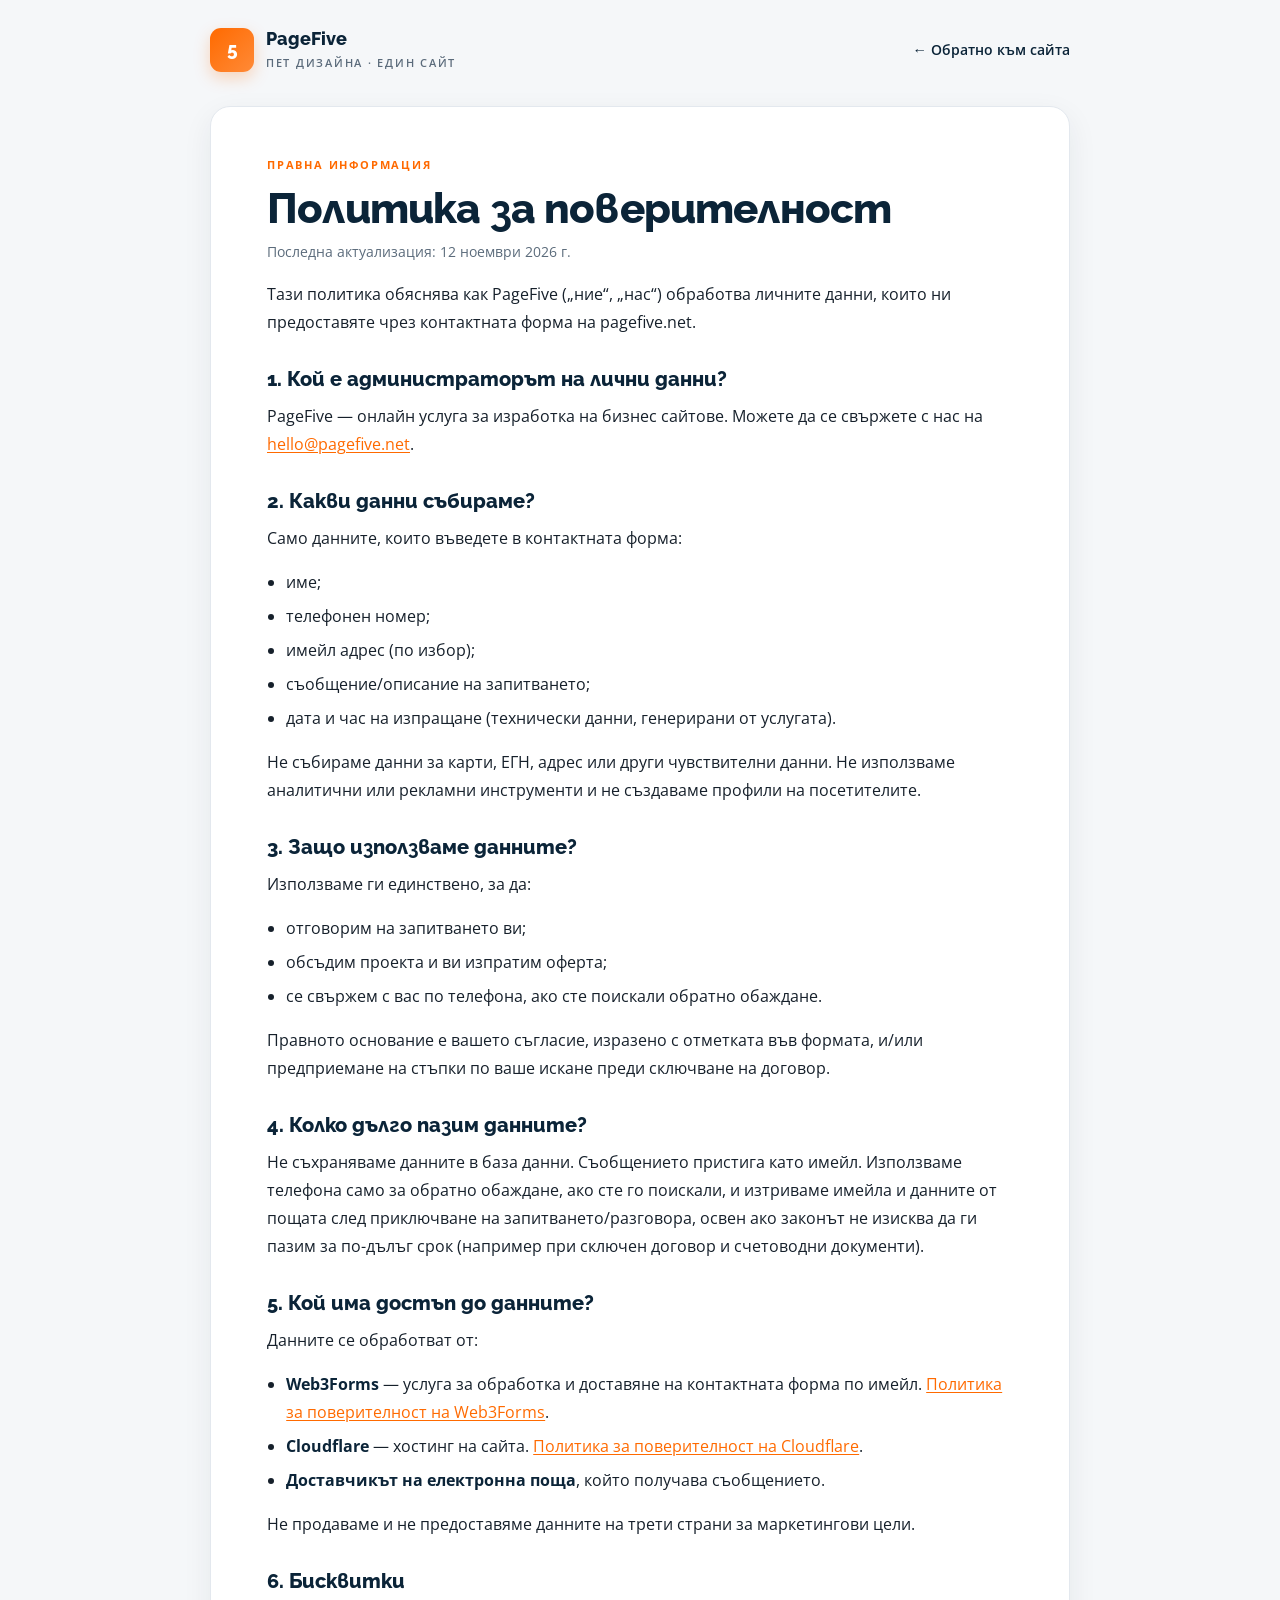
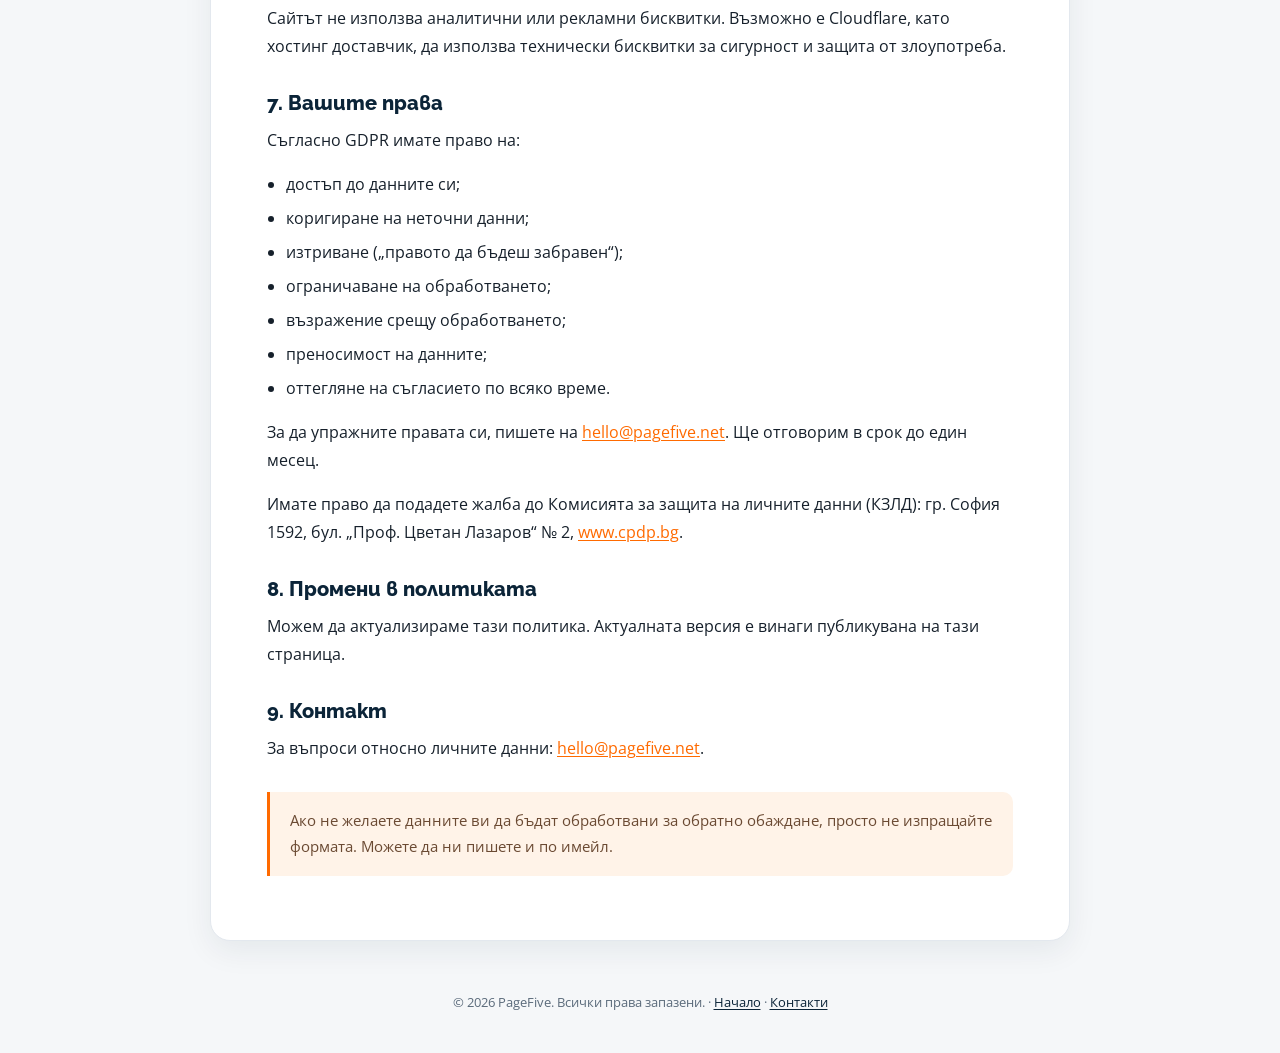
==== privacy/index.html @ df40de20 "Add privacy policy and link it from the contact form" ====
<!DOCTYPE html>
<html lang="bg">
<head>
    <meta charset="UTF-8">
    <meta name="viewport" content="width=device-width, initial-scale=1.0">
    <meta name="theme-color" content="#f5f7f9">
    <title>Политика за поверителност | PageFive</title>
    <meta name="description" content="Как PageFive обработва личните данни от контактната форма — какво събираме, защо, колко време пазим и какви са вашите права.">
    <meta name="robots" content="index, follow">
    <link rel="icon" href="../assets/favicon.svg" type="image/svg+xml">
    <link rel="apple-touch-icon" href="../assets/apple-touch-icon.png">
    <link rel="canonical" href="https://pagefive.net/privacy/">
    <link rel="preload" href="../assets/fonts/opensans-cyrillic.woff2" as="font" type="font/woff2" crossorigin>
    <link rel="preload" href="../assets/fonts/opensans-latin.woff2" as="font" type="font/woff2" crossorigin>
    <link rel="preload" href="../assets/fonts/raleway-cyrillic.woff2" as="font" type="font/woff2" crossorigin>
    <link rel="preload" href="../assets/fonts/raleway-latin.woff2" as="font" type="font/woff2" crossorigin>
    <link rel="stylesheet" href="../assets/fonts.css">
    <style>
        :root {
            --navy: #0b2438;
            --ink: #16202b;
            --muted: #5b6b7b;
            --line: #e3e8ee;
            --bg: #f5f7f9;
            --white: #ffffff;
            --orange: #ff6a00;
            --orange-2: #ff8a37;
            --font-head: 'Raleway', -apple-system, BlinkMacSystemFont, 'Segoe UI', sans-serif;
            --font-body: 'Open Sans', -apple-system, BlinkMacSystemFont, 'Segoe UI', sans-serif;
        }

        * { margin: 0; padding: 0; box-sizing: border-box; }
        html { scroll-behavior: smooth; }
        body {
            background: var(--bg);
            color: var(--ink);
            font-family: var(--font-body);
            font-size: 16px;
            line-height: 1.75;
            -webkit-font-smoothing: antialiased;
        }
        a { color: var(--orange); text-decoration: underline; text-underline-offset: 2px; }
        a:hover { color: #d95700; }

        .wrap { width: min(860px, calc(100% - 40px)); margin-inline: auto; }

        .site-head { padding: 28px 0 0; }
        .head-inner {
            display: flex;
            align-items: center;
            justify-content: space-between;
            gap: 20px;
        }
        .brand { display: inline-flex; align-items: center; gap: 12px; text-decoration: none; }
        .brand-mark {
            width: 44px;
            height: 44px;
            border-radius: 11px;
            display: grid;
            place-items: center;
            background: linear-gradient(135deg, var(--orange), var(--orange-2));
            color: #fff;
            font-family: var(--font-head);
            font-weight: 800;
            font-size: 1.2rem;
            box-shadow: 0 6px 16px rgba(255, 106, 0, 0.25);
        }
        .brand-name {
            display: block;
            font-family: var(--font-head);
            font-weight: 800;
            font-size: 1.15rem;
            color: var(--navy);
            line-height: 1.15;
        }
        .brand-sub {
            display: block;
            color: var(--muted);
            font-size: 0.68rem;
            font-weight: 600;
            letter-spacing: 0.16em;
            text-transform: uppercase;
            margin-top: 3px;
        }
        .back-link {
            color: var(--navy);
            font-size: 0.9rem;
            font-weight: 600;
            text-decoration: none;
            white-space: nowrap;
        }
        .back-link:hover { color: var(--orange); }

        .policy {
            margin: 34px 0 50px;
            padding: 48px 56px;
            background: var(--white);
            border: 1px solid var(--line);
            border-radius: 20px;
            box-shadow: 0 10px 30px rgba(11, 36, 56, 0.07);
        }
        .kicker {
            color: var(--orange);
            font-size: 0.7rem;
            font-weight: 700;
            letter-spacing: 0.16em;
            text-transform: uppercase;
            margin-bottom: 10px;
        }
        h1 {
            font-family: var(--font-head);
            font-size: clamp(1.9rem, 4vw, 2.6rem);
            font-weight: 800;
            line-height: 1.15;
            letter-spacing: -0.02em;
            color: var(--navy);
            margin-bottom: 8px;
        }
        .updated { color: var(--muted); font-size: 0.85rem; margin-bottom: 28px; }
        .policy p { margin-bottom: 16px; }
        .policy h2 {
            font-family: var(--font-head);
            font-size: 1.25rem;
            font-weight: 800;
            color: var(--navy);
            margin: 30px 0 10px;
            line-height: 1.3;
        }
        .policy ul { margin: 0 0 16px 1.2rem; }
        .policy li { margin-bottom: 6px; }
        .policy strong { color: var(--navy); }
        .note {
            margin-top: 30px;
            padding: 16px 20px;
            border-left: 3px solid var(--orange);
            border-radius: 0 10px 10px 0;
            background: #fff3e8;
            color: #6b4a33;
            font-size: 0.92rem;
        }

        footer {
            padding: 0 0 40px;
            color: var(--muted);
            font-size: 0.8rem;
            text-align: center;
        }
        footer a { color: var(--navy); }

        @media (max-width: 640px) {
            .policy { padding: 30px 22px; margin-top: 24px; }
            .brand-sub { display: none; }
            .head-inner { align-items: flex-start; }
        }
    </style>
</head>
<body>
    <header class="site-head">
        <div class="wrap head-inner">
            <a class="brand" href="/" aria-label="PageFive — начало">
                <span class="brand-mark" aria-hidden="true">5</span>
                <span>
                    <span class="brand-name">PageFive</span>
                    <span class="brand-sub">Пет дизайна · един сайт</span>
                </span>
            </a>
            <a class="back-link" href="/">← Обратно към сайта</a>
        </div>
    </header>

    <main class="wrap">
        <article class="policy">
            <div class="kicker">Правна информация</div>
            <h1>Политика за поверителност</h1>
            <p class="updated">Последна актуализация: 12 ноември 2026 г.</p>

            <p>Тази политика обяснява как PageFive („ние“, „нас“) обработва личните данни, които ни предоставяте чрез контактната форма на pagefive.net.</p>

            <h2>1. Кой е администраторът на лични данни?</h2>
            <p>PageFive — онлайн услуга за изработка на бизнес сайтове. Можете да се свържете с нас на <a href="mailto:hello@pagefive.net">hello@pagefive.net</a>.</p>

            <h2>2. Какви данни събираме?</h2>
            <p>Само данните, които въведете в контактната форма:</p>
            <ul>
                <li>име;</li>
                <li>телефонен номер;</li>
                <li>имейл адрес (по избор);</li>
                <li>съобщение/описание на запитването;</li>
                <li>дата и час на изпращане (технически данни, генерирани от услугата).</li>
            </ul>
            <p>Не събираме данни за карти, ЕГН, адрес или други чувствителни данни. Не използваме аналитични или рекламни инструменти и не създаваме профили на посетителите.</p>

            <h2>3. Защо използваме данните?</h2>
            <p>Използваме ги единствено, за да:</p>
            <ul>
                <li>отговорим на запитването ви;</li>
                <li>обсъдим проекта и ви изпратим оферта;</li>
                <li>се свържем с вас по телефона, ако сте поискали обратно обаждане.</li>
            </ul>
            <p>Правното основание е вашето съгласие, изразено с отметката във формата, и/или предприемане на стъпки по ваше искане преди сключване на договор.</p>

            <h2>4. Колко дълго пазим данните?</h2>
            <p>Не съхраняваме данните в база данни. Съобщението пристига като имейл. Използваме телефона само за обратно обаждане, ако сте го поискали, и изтриваме имейла и данните от пощата след приключване на запитването/разговора, освен ако законът не изисква да ги пазим за по-дълъг срок (например при сключен договор и счетоводни документи).</p>

            <h2>5. Кой има достъп до данните?</h2>
            <p>Данните се обработват от:</p>
            <ul>
                <li><strong>Web3Forms</strong> — услуга за обработка и доставяне на контактната форма по имейл. <a href="https://web3forms.com/privacy" target="_blank" rel="noopener">Политика за поверителност на Web3Forms</a>.</li>
                <li><strong>Cloudflare</strong> — хостинг на сайта. <a href="https://www.cloudflare.com/privacypolicy/" target="_blank" rel="noopener">Политика за поверителност на Cloudflare</a>.</li>
                <li><strong>Доставчикът на електронна поща</strong>, който получава съобщението.</li>
            </ul>
            <p>Не продаваме и не предоставяме данните на трети страни за маркетингови цели.</p>

            <h2>6. Бисквитки</h2>
            <p>Сайтът не използва аналитични или рекламни бисквитки. Възможно е Cloudflare, като хостинг доставчик, да използва технически бисквитки за сигурност и защита от злоупотреба.</p>

            <h2>7. Вашите права</h2>
            <p>Съгласно GDPR имате право на:</p>
            <ul>
                <li>достъп до данните си;</li>
                <li>коригиране на неточни данни;</li>
                <li>изтриване („правото да бъдеш забравен“);</li>
                <li>ограничаване на обработването;</li>
                <li>възражение срещу обработването;</li>
                <li>преносимост на данните;</li>
                <li>оттегляне на съгласието по всяко време.</li>
            </ul>
            <p>За да упражните правата си, пишете на <a href="mailto:hello@pagefive.net">hello@pagefive.net</a>. Ще отговорим в срок до един месец.</p>
            <p>Имате право да подадете жалба до Комисията за защита на личните данни (КЗЛД): гр. София 1592, бул. „Проф. Цветан Лазаров“ № 2, <a href="https://www.cpdp.bg" target="_blank" rel="noopener">www.cpdp.bg</a>.</p>

            <h2>8. Промени в политиката</h2>
            <p>Можем да актуализираме тази политика. Актуалната версия е винаги публикувана на тази страница.</p>

            <h2>9. Контакт</h2>
            <p>За въпроси относно личните данни: <a href="mailto:hello@pagefive.net">hello@pagefive.net</a>.</p>

            <p class="note">Ако не желаете данните ви да бъдат обработвани за обратно обаждане, просто не изпращайте формата. Можете да ни пишете и по имейл.</p>
        </article>
    </main>

    <footer>
        <div class="wrap">
            <p>© 2026 PageFive. Всички права запазени. · <a href="/">Начало</a> · <a href="/#contact">Контакти</a></p>
        </div>
    </footer>
</body>
</html>
---- assets/fonts.css ----
@font-face {
  font-family: 'Open Sans';
  font-style: normal;
  font-weight: 400 700;
  font-display: block;
  src: url('fonts/opensans-cyrillic.woff2') format('woff2');
  unicode-range: U+0301, U+0400-045F, U+0490-0491, U+04B0-04B1, U+2116;
}
@font-face {
  font-family: 'Open Sans';
  font-style: normal;
  font-weight: 400 700;
  font-display: block;
  src: url('fonts/opensans-latin.woff2') format('woff2');
  unicode-range: U+0000-00FF, U+0131, U+0152-0153, U+02BB-02BC, U+02C6, U+02DA, U+02DC, U+0304, U+0308, U+0329, U+2000-206F, U+20AC, U+2122, U+2191, U+2193, U+2212, U+2215, U+FEFF, U+FFFD;
}
@font-face {
  font-family: 'Raleway';
  font-style: normal;
  font-weight: 600 800;
  font-display: block;
  src: url('fonts/raleway-cyrillic.woff2') format('woff2');
  unicode-range: U+0301, U+0400-045F, U+0490-0491, U+04B0-04B1, U+2116;
}
@font-face {
  font-family: 'Raleway';
  font-style: normal;
  font-weight: 600 800;
  font-display: block;
  src: url('fonts/raleway-latin.woff2') format('woff2');
  unicode-range: U+0000-00FF, U+0131, U+0152-0153, U+02BB-02BC, U+02C6, U+02DA, U+02DC, U+0304, U+0308, U+0329, U+2000-206F, U+20AC, U+2122, U+2191, U+2193, U+2212, U+2215, U+FEFF, U+FFFD;
}
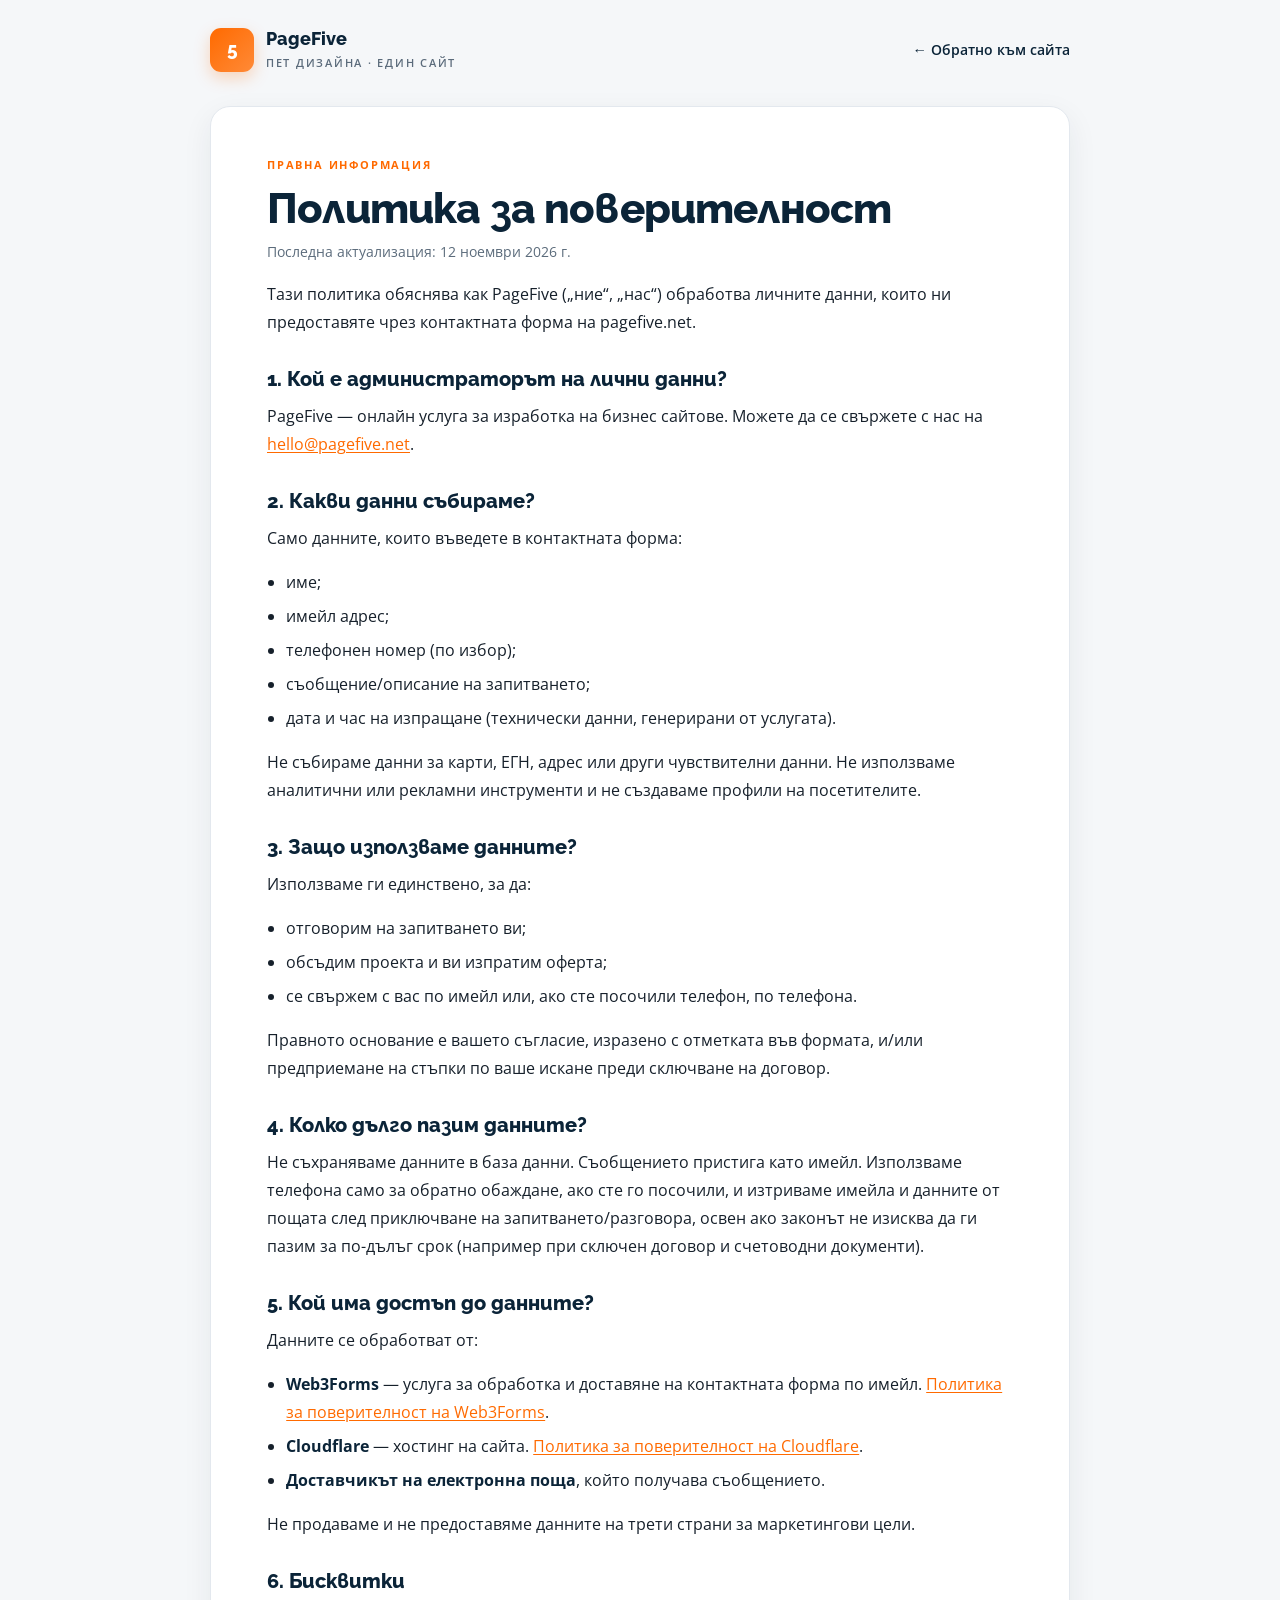
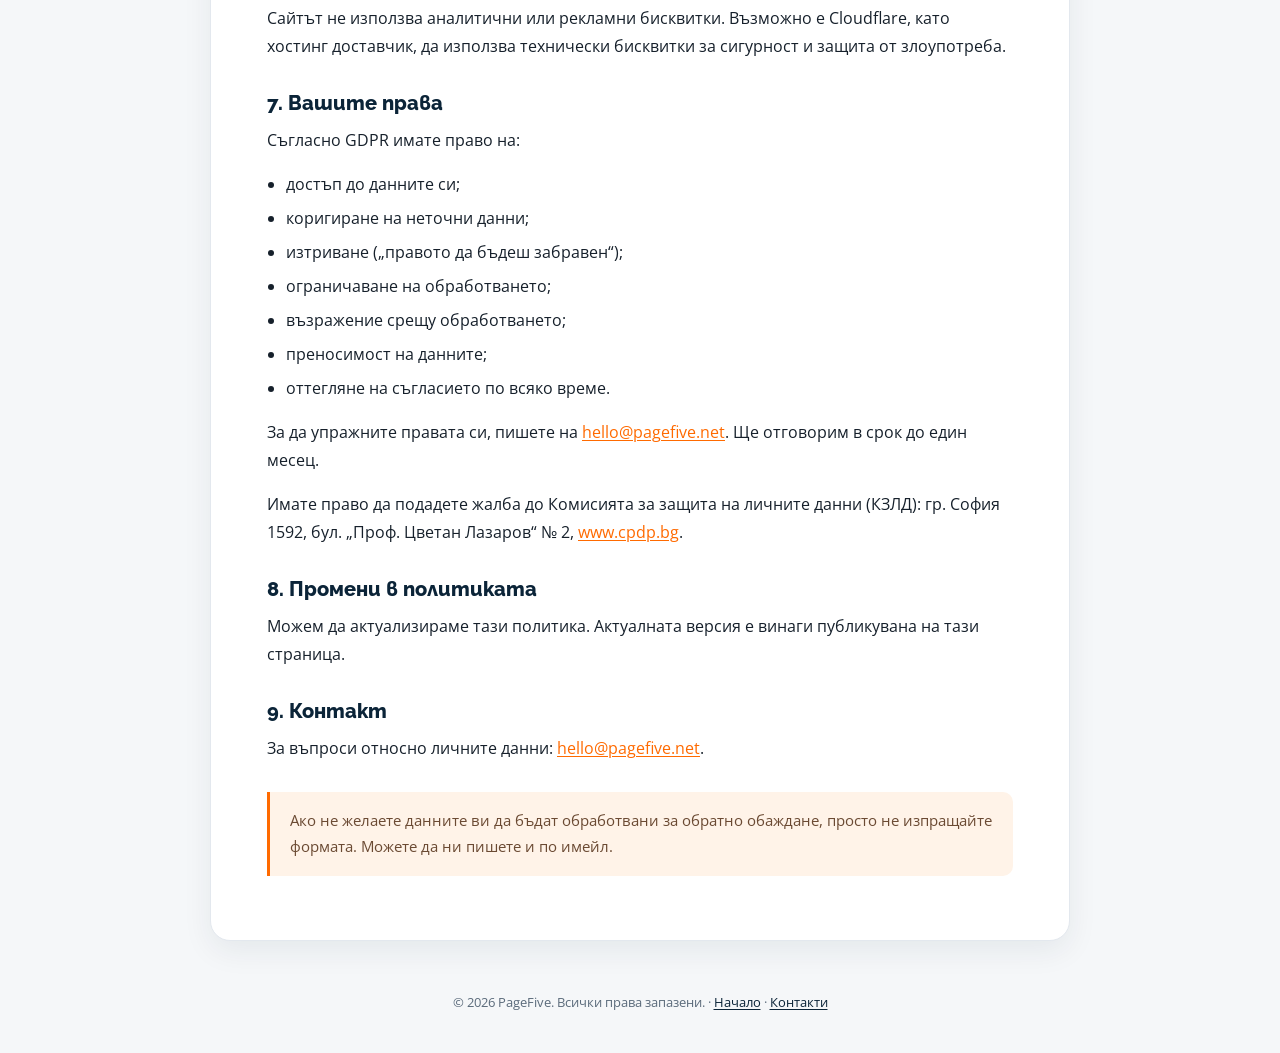
==== commit e48ad1f3: "Make email required and phone optional in contact form" ====
--- a/privacy/index.html
+++ b/privacy/index.html
@@ -6,7 +6,7 @@
     <meta name="theme-color" content="#f5f7f9">
     <title>Политика за поверителност | PageFive</title>
     <meta name="description" content="Как PageFive обработва личните данни от контактната форма — какво събираме, защо, колко време пазим и какви са вашите права.">
-    <meta name="robots" content="index, follow">
+    <meta name="robots" content="noindex, nofollow">
     <link rel="icon" href="../assets/favicon.svg" type="image/svg+xml">
     <link rel="apple-touch-icon" href="../assets/apple-touch-icon.png">
     <link rel="canonical" href="https://pagefive.net/privacy/">
@@ -183,8 +183,8 @@
             <p>Само данните, които въведете в контактната форма:</p>
             <ul>
                 <li>име;</li>
-                <li>телефонен номер;</li>
-                <li>имейл адрес (по избор);</li>
+                <li>имейл адрес;</li>
+                <li>телефонен номер (по избор);</li>
                 <li>съобщение/описание на запитването;</li>
                 <li>дата и час на изпращане (технически данни, генерирани от услугата).</li>
             </ul>
@@ -195,12 +195,12 @@
             <ul>
                 <li>отговорим на запитването ви;</li>
                 <li>обсъдим проекта и ви изпратим оферта;</li>
-                <li>се свържем с вас по телефона, ако сте поискали обратно обаждане.</li>
+                <li>се свържем с вас по имейл или, ако сте посочили телефон, по телефона.</li>
             </ul>
             <p>Правното основание е вашето съгласие, изразено с отметката във формата, и/или предприемане на стъпки по ваше искане преди сключване на договор.</p>
 
             <h2>4. Колко дълго пазим данните?</h2>
-            <p>Не съхраняваме данните в база данни. Съобщението пристига като имейл. Използваме телефона само за обратно обаждане, ако сте го поискали, и изтриваме имейла и данните от пощата след приключване на запитването/разговора, освен ако законът не изисква да ги пазим за по-дълъг срок (например при сключен договор и счетоводни документи).</p>
+            <p>Не съхраняваме данните в база данни. Съобщението пристига като имейл. Използваме телефона само за обратно обаждане, ако сте го посочили, и изтриваме имейла и данните от пощата след приключване на запитването/разговора, освен ако законът не изисква да ги пазим за по-дълъг срок (например при сключен договор и счетоводни документи).</p>
 
             <h2>5. Кой има достъп до данните?</h2>
             <p>Данните се обработват от:</p>
